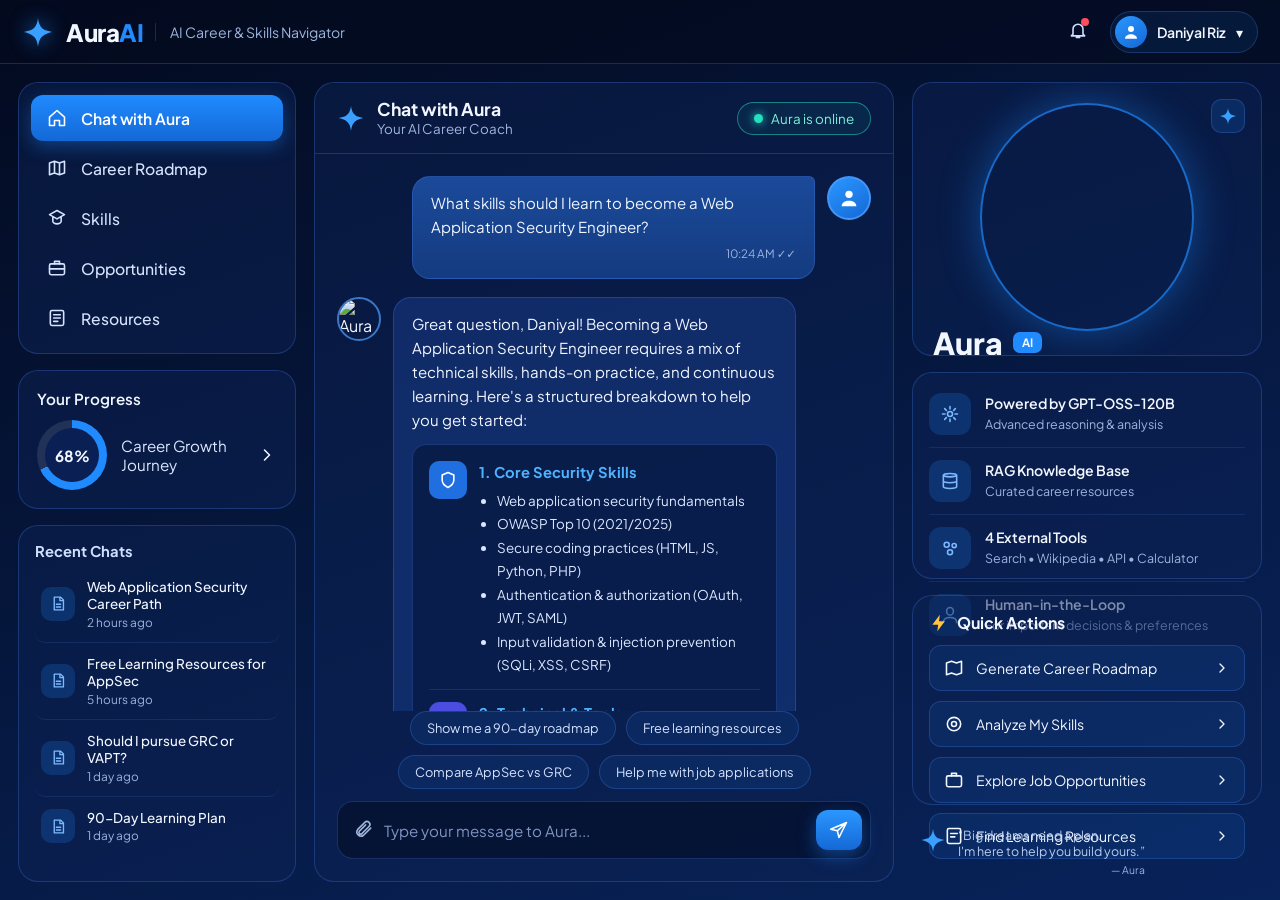
==== dashboard.html @ 3e0fb16a "Add files via upload" ====
<!DOCTYPE html>
<html lang="en">
<head>
<meta charset="utf-8">
<meta name="viewport" content="width=device-width, initial-scale=1">
<title>Chat with Aura | AuraAI</title>
<link href="https://fonts.googleapis.com/css2?family=Plus+Jakarta+Sans:wght@400;500;600;700;800&display=swap" rel="stylesheet">
<style>
:root{--bg0:#030a1f;--bg1:#061a45;--panel:rgba(12,34,84,.5);--solid:#0b2253;--line:rgba(77,140,255,.25);--blue:#1f8bff;--cyan:#22e0c0;--text:#f2f6ff;--muted:#9db4dd;--font:'Plus Jakarta Sans',system-ui,'Segoe UI',Roboto,sans-serif}
*{box-sizing:border-box;margin:0;padding:0}
html,body{height:100%}
body{font-family:var(--font);color:var(--text);background:linear-gradient(160deg,var(--bg0),var(--bg1) 60%,#08235a);display:flex;flex-direction:column;overflow:hidden}
a{color:inherit;text-decoration:none}
button{font-family:inherit;color:inherit}
:focus-visible{outline:2px solid var(--cyan);outline-offset:2px;border-radius:10px}
svg{width:20px;height:20px;flex:none;fill:none;stroke:currentColor;stroke-width:1.9;stroke-linecap:round;stroke-linejoin:round}
.spark{fill:#3aa0ff;stroke:none}

/* Top bar */
.top{height:64px;flex:none;display:flex;align-items:center;justify-content:space-between;padding:0 22px;border-bottom:1px solid var(--line);background:rgba(3,10,31,.7)}
.brand{display:flex;align-items:center;gap:12px}
.brand .spark{width:32px;height:32px;filter:drop-shadow(0 0 10px rgba(31,139,255,.8))}
.brand b{font-size:1.5rem;font-weight:800;letter-spacing:-.02em}.brand b span{color:var(--blue)}
.brand i{font-style:normal;color:var(--muted);font-size:.88rem;padding-left:14px;border-left:1px solid var(--line)}
.tools{display:flex;align-items:center;gap:16px}
.bell{position:relative;background:none;border:0;color:#cfe0ff;cursor:pointer;padding:6px}
.bell::after{content:"";position:absolute;top:4px;right:5px;width:8px;height:8px;border-radius:50%;background:#ff4d5e}
.user{display:flex;align-items:center;gap:10px;background:rgba(31,139,255,.1);border:1px solid var(--line);border-radius:999px;padding:4px 14px 4px 4px;font-weight:600;font-size:.88rem;cursor:pointer}
.av{width:32px;height:32px;border-radius:50%;background:linear-gradient(145deg,#2b97ff,#1468d6);display:grid;place-items:center}
.av svg{width:18px;height:18px}

/* Layout */
.app{flex:1;min-height:0;display:grid;grid-template-columns:278px 1fr 350px;gap:18px;padding:18px}
.panel{background:var(--panel);border:1px solid var(--line);border-radius:20px;min-height:0}
aside.left{display:flex;flex-direction:column;gap:16px;overflow:auto}
.menu{display:grid;gap:4px}
.menu button{display:flex;align-items:center;gap:14px;padding:13px 16px;border:0;border-radius:12px;background:none;color:#d6e3ff;font-size:.98rem;font-weight:500;cursor:pointer;text-align:left;transition:background .2s}
.menu button:hover{background:rgba(31,139,255,.14)}
.menu button.on{background:linear-gradient(180deg,#1f8bff,#1468d6);color:#fff;font-weight:600;box-shadow:0 6px 18px rgba(31,139,255,.35)}
.card{padding:18px}
.card h4{font-size:.95rem;font-weight:600;margin-bottom:12px}
.prog{display:flex;align-items:center;gap:14px;cursor:pointer}
.ring{width:70px;height:70px;border-radius:50%;flex:none;background:conic-gradient(var(--blue) calc(var(--p)*1%),rgba(255,255,255,.1) 0);display:grid;place-items:center}
.ring span{width:54px;height:54px;border-radius:50%;background:#0a2054;display:grid;place-items:center;font-weight:700;font-size:.95rem}
.prog p{flex:1;font-size:.95rem;color:#dbe7ff}
.recent{padding:16px 16px 6px;flex:1;min-height:0;overflow:auto}
.recent h4{font-size:.92rem;color:#cfe0ff;margin-bottom:6px}
.chat-item{display:flex;gap:12px;align-items:center;width:100%;padding:12px 6px;border:0;border-bottom:1px solid rgba(77,140,255,.15);background:none;text-align:left;cursor:pointer;border-radius:10px}
.chat-item:last-child{border:0}
.chat-item:hover{background:rgba(31,139,255,.1)}
.chat-item .ci{width:34px;height:34px;border-radius:10px;background:rgba(31,139,255,.2);display:grid;place-items:center;color:#7db8ff;flex:none}
.chat-item .ci svg{width:17px;height:17px}
.chat-item b{display:block;font-size:.84rem;font-weight:500;line-height:1.3}
.chat-item small{color:var(--muted);font-size:.74rem}

/* Chat */
main.chat{display:flex;flex-direction:column;overflow:hidden}
.c-head{display:flex;justify-content:space-between;align-items:center;padding:16px 22px;border-bottom:1px solid var(--line)}
.c-head div{display:flex;align-items:center;gap:12px}
.c-head .spark{width:28px;height:28px}
.c-head h2{font-size:1.1rem;line-height:1.2}.c-head p{color:var(--muted);font-size:.84rem}
.online{display:flex;align-items:center;gap:8px;padding:7px 16px;border:1px solid rgba(34,224,192,.5);border-radius:999px;color:#7df0d8;font-size:.84rem;background:rgba(34,224,192,.06)}
.online i{width:9px;height:9px;border-radius:50%;background:var(--cyan);box-shadow:0 0 10px var(--cyan)}
.msgs{flex:1;overflow:auto;padding:22px;display:flex;flex-direction:column;gap:18px}
.m{display:flex;gap:12px;max-width:86%}
.m.me{align-self:flex-end;flex-direction:row-reverse}
.m img,.m .av{width:44px;height:44px;border-radius:50%;object-fit:cover;object-position:50% 20%;border:2px solid rgba(80,160,255,.7);flex:none}
.m .av svg{width:22px;height:22px}
.bub{padding:14px 18px;border-radius:18px;background:rgba(20,52,120,.7);border:1px solid var(--line);font-size:.94rem;line-height:1.6}
.m.me .bub{background:linear-gradient(180deg,#1b4a9a,#143b80);border-top-right-radius:6px}
.bub time{display:block;text-align:right;color:var(--muted);font-size:.72rem;margin-top:6px}
.bub p+p{margin-top:8px}
.sec{background:rgba(7,22,60,.65);border:1px solid var(--line);border-radius:14px;padding:16px;margin:12px 0}
.sec section{display:flex;gap:12px;padding:12px 0;border-bottom:1px solid rgba(77,140,255,.18)}
.sec section:first-child{padding-top:0}.sec section:last-of-type{border:0;padding-bottom:4px}
.sec .ic{width:38px;height:38px;border-radius:10px;display:grid;place-items:center;flex:none;color:#fff}
.sec h5{color:#4db3ff;font-size:.92rem;margin-bottom:4px}
.sec ul{padding-left:18px;font-size:.84rem;color:#dbe7ff;line-height:1.75}
.typing{display:flex;gap:5px;padding:6px 2px}
.typing i{width:8px;height:8px;border-radius:50%;background:#7db8ff;animation:b 1s infinite}
.typing i:nth-child(2){animation-delay:.15s}.typing i:nth-child(3){animation-delay:.3s}
@keyframes b{0%,60%,100%{opacity:.3;transform:none}30%{opacity:1;transform:translateY(-4px)}}
.chips{display:flex;gap:10px;flex-wrap:wrap;justify-content:center;padding:0 22px 12px}
.chip{padding:8px 16px;border-radius:999px;border:1px solid var(--line);background:rgba(31,139,255,.1);font-size:.8rem;cursor:pointer;color:#d6e3ff}
.chip:hover{background:rgba(31,139,255,.25)}
.input{display:flex;align-items:center;gap:10px;margin:0 22px 22px;padding:8px 8px 8px 16px;border:1px solid var(--line);border-radius:16px;background:rgba(3,10,31,.55)}
.input:focus-within{border-color:var(--blue);box-shadow:0 0 0 3px rgba(31,139,255,.2)}
.input input{flex:1;background:none;border:0;color:var(--text);font:400 .95rem var(--font);padding:10px 0}
.input input:focus{outline:none}.input input::placeholder{color:#7d94c2}
.clip{background:none;border:0;color:#9db4dd;cursor:pointer}
.send{width:46px;height:40px;border:0;border-radius:12px;background:linear-gradient(180deg,#2b97ff,#1468d6);cursor:pointer;display:grid;place-items:center;box-shadow:0 6px 18px rgba(31,139,255,.4)}

/* Right panel */
aside.right{display:flex;flex-direction:column;gap:16px;overflow:auto;min-height:0}
.aura{position:relative;padding:20px;overflow:hidden}
.aura .pic{width:230px;height:250px;margin:0 auto;position:relative}
.aura .pic::before{content:"";position:absolute;inset:0 8px 22px;border-radius:50%;border:2px solid rgba(31,139,255,.7);box-shadow:0 0 40px rgba(31,139,255,.4)}
.aura img{position:absolute;left:50%;top:0;transform:translateX(-50%);width:210px;height:250px;object-fit:cover;object-position:50% 15%;border-radius:50% 50% 14px 14px;mask-image:linear-gradient(#000 70%,transparent)}
.aura .spark{position:absolute;top:16px;right:16px;width:34px;height:34px;padding:7px;border:1px solid var(--line);border-radius:10px;background:rgba(31,139,255,.15)}
.aura h3{font-size:1.9rem;font-weight:800;margin-top:-30px;position:relative;display:flex;align-items:center;gap:10px}
.aura h3 span{font-size:.72rem;padding:3px 9px;border-radius:7px;background:var(--blue);font-weight:700}
.aura .role{font-size:1.05rem;margin:2px 0 8px;position:relative}
.aura .tag{color:#9cc8ff;font-size:.88rem}.aura .tag u{text-decoration-color:#4aa8ff}
.facts{padding:8px 16px;display:grid}
.fact{display:flex;gap:14px;align-items:center;padding:12px 0;border-bottom:1px solid rgba(77,140,255,.15)}
.fact:last-child{border:0}
.fact .ic{width:42px;height:42px;border-radius:12px;display:grid;place-items:center;background:rgba(31,139,255,.2);color:#7db8ff;flex:none}
.fact b{font-size:.88rem;font-weight:600;display:block}.fact small{color:var(--muted);font-size:.78rem}
.qa{padding:16px}
.qa h4{display:flex;gap:8px;align-items:center;margin-bottom:12px}
.qa h4 svg{color:#ffc542;fill:#ffc542;stroke:none}
.qa button{display:flex;align-items:center;gap:12px;width:100%;padding:12px 14px;margin-bottom:10px;border:1px solid var(--line);border-radius:12px;background:rgba(31,139,255,.1);font-size:.88rem;cursor:pointer;text-align:left}
.qa button:hover{background:rgba(31,139,255,.24)}
.qa button svg:last-child{margin-left:auto;width:16px;height:16px}
.quote{display:flex;gap:12px;padding:6px 8px;font-size:.78rem;color:#b9cdf0}
.quote .spark{width:26px;height:26px}.quote small{display:block;text-align:right;color:var(--muted);margin-top:4px}

@media(max-width:1250px){.app{grid-template-columns:250px 1fr}aside.right{display:none}}
@media(max-width:860px){.app{grid-template-columns:1fr;padding:10px}aside.left{display:none}.brand i{display:none}.user span{display:none}}
@media(prefers-reduced-motion:reduce){*{animation:none!important}}
::-webkit-scrollbar{width:8px}::-webkit-scrollbar-thumb{background:rgba(77,140,255,.3);border-radius:8px}
</style>
</head>
<body>
<svg width="0" height="0" style="position:absolute"><defs>
<symbol id="spark" viewBox="0 0 24 24"><path class="spark" d="M12 1.5c.6 5.2 2.6 8.1 5.6 9.2 1.5.5 3.1.8 5 1.3-4.6 1-7.4 2.6-9 5.4-.7 1.2-1.2 3-1.6 5.6-.4-2.6-.9-4.4-1.6-5.6-1.6-2.8-4.4-4.4-9-5.4 1.9-.5 3.5-.8 5-1.3 3-1.1 5-4 5.6-9.2z"/></symbol>
<symbol id="doc" viewBox="0 0 24 24"><path d="M6 3h9l4 4v14H6zM14 3v5h5M9 13h6M9 17h6"/></symbol>
<symbol id="go" viewBox="0 0 24 24"><path d="m9 6 6 6-6 6"/></symbol>
</defs></svg>

<header class="top">
  <a class="brand" href="index.html"><svg class="spark"><use href="#spark"/></svg><b>Aura<span>AI</span></b><i>AI Career &amp; Skills Navigator</i></a>
  <div class="tools">
    <button class="bell" aria-label="Notifications"><svg viewBox="0 0 24 24"><path d="M6 17V11a6 6 0 1 1 12 0v6l2 2H4zM10 21h4"/></svg></button>
    <div class="user" tabindex="0"><span class="av"><svg viewBox="0 0 24 24"><circle cx="12" cy="8" r="4" fill="#fff" stroke="none"/><path d="M4 21c0-4 4-6 8-6s8 2 8 6" fill="#fff" stroke="none"/></svg></span><span id="uname">Daniyal Riz</span>&#9662;</div>
  </div>
</header>

<div class="app">
  <aside class="left">
    <nav class="panel card menu" style="padding:12px">
      <button class="on"><svg viewBox="0 0 24 24"><path d="M3 11 12 3l9 8v10h-6v-6H9v6H3z"/></svg>Chat with Aura</button>
      <button><svg viewBox="0 0 24 24"><path d="m3 6 6-2 6 2 6-2v14l-6 2-6-2-6 2zM9 4v14M15 6v14"/></svg>Career Roadmap</button>
      <button><svg viewBox="0 0 24 24"><path d="m12 3 9 5-9 5-9-5zM7 11v5c0 1.5 2.2 3 5 3s5-1.500 5-3v-5"/></svg>Skills</button>
      <button><svg viewBox="0 0 24 24"><rect x="3" y="7" width="18" height="13" rx="2"/><path d="M9 7V4h6v3M3 13h18"/></svg>Opportunities</button>
      <button><svg viewBox="0 0 24 24"><rect x="4" y="3" width="16" height="18" rx="2"/><path d="M8 8h8M8 12h8M8 16h5"/></svg>Resources</button>
    </nav>
    <div class="panel card"><h4>Your Progress</h4>
      <div class="prog"><div class="ring" style="--p:68"><span>68%</span></div><p>Career Growth Journey</p><svg viewBox="0 0 24 24"><use href="#go"/></svg></div></div>
    <div class="panel recent"><h4>Recent Chats</h4>
      <button class="chat-item" data-q="Show me the Web Application Security career path"><span class="ci"><svg viewBox="0 0 24 24"><use href="#doc"/></svg></span><span><b>Web Application Security Career Path</b><small>2 hours ago</small></span></button>
      <button class="chat-item" data-q="Free learning resources for AppSec"><span class="ci"><svg viewBox="0 0 24 24"><use href="#doc"/></svg></span><span><b>Free Learning Resources for AppSec</b><small>5 hours ago</small></span></button>
      <button class="chat-item" data-q="Should I pursue GRC or VAPT?"><span class="ci"><svg viewBox="0 0 24 24"><use href="#doc"/></svg></span><span><b>Should I pursue GRC or VAPT?</b><small>1 day ago</small></span></button>
      <button class="chat-item" data-q="Show me a 90-day learning plan"><span class="ci"><svg viewBox="0 0 24 24"><use href="#doc"/></svg></span><span><b>90-Day Learning Plan</b><small>1 day ago</small></span></button>
    </div>
  </aside>

  <main class="panel chat">
    <div class="c-head"><div><svg class="spark"><use href="#spark"/></svg><span><h2>Chat with Aura</h2><p>Your AI Career Coach</p></span></div><span class="online"><i></i>Aura is online</span></div>
    <div class="msgs" id="msgs" aria-live="polite">
      <div class="m me"><div class="av"><svg viewBox="0 0 24 24"><circle cx="12" cy="8" r="4" fill="#fff" stroke="none"/><path d="M4 21c0-4 4-6 8-6s8 2 8 6" fill="#fff" stroke="none"/></svg></div>
        <div class="bub">What skills should I learn to become a Web Application Security Engineer?<time>10:24 AM &#10003;&#10003;</time></div></div>
      <div class="m"><img src="aura_avatar.jpg" alt="Aura">
        <div class="bub"><p>Great question, <span class="un">Daniyal</span>! Becoming a Web Application Security Engineer requires a mix of technical skills, hands-on practice, and continuous learning. Here's a structured breakdown to help you get started:</p>
          <div class="sec">
            <section><span class="ic" style="background:#1f6fe0"><svg viewBox="0 0 24 24"><path d="M12 3 5 6v6c0 4 3 7 7 9 4-2 7-5 7-9V6z"/></svg></span><div><h5>1. Core Security Skills</h5><ul><li>Web application security fundamentals</li><li>OWASP Top 10 (2021/2025)</li><li>Secure coding practices (HTML, JS, Python, PHP)</li><li>Authentication &amp; authorization (OAuth, JWT, SAML)</li><li>Input validation &amp; injection prevention (SQLi, XSS, CSRF)</li></ul></div></section>
            <section><span class="ic" style="background:#4b4de0"><svg viewBox="0 0 24 24"><path d="m5 8 5 4-5 4M12 17h7"/></svg></span><div><h5>2. Technical &amp; Tools</h5><ul><li>Burp Suite (web proxy &amp; scanner)</li><li>OWASP ZAP (open source scanner)</li><li>Nmap (reconnaissance)</li><li>Wireshark (network analysis)</li><li>Fuzzing tools (ffuf, wfuzz)</li></ul></div></section>
            <section><span class="ic" style="background:#2b7ff0"><svg viewBox="0 0 24 24"><path d="M7 18a4 4 0 0 1-.5-8 5.500 5.500 0 0 1 10.700 1A3.500 3.500 0 0 1 17 18z"/></svg></span><div><h5>3. Supporting Knowledge</h5><ul><li>Linux administration</li><li>Networking (TCP/IP, DNS, HTTP/HTTPS)</li><li>Cloud security basics (AWS/Azure)</li><li>Secure SDLC &amp; DevSecOps</li></ul></div></section>
            <section><span class="ic" style="background:#7a4cf0"><svg viewBox="0 0 24 24"><path d="m4 17 6-6 4 4 6-7M15 8h5v5"/></svg></span><div><h5>4. Career Growth &amp; Resources</h5><ul><li>Build a portfolio (bug bounty, CTFs, personal projects)</li><li>Get practical experience (labs, range, internships)</li><li>Certifications (CEH, OSCP, eJPT, or vendor certs)</li><li>Stay updated (labs, blogs, security communities)</li></ul></div></section>
          </div>
          <p>Would you like me to create a personalized 90-day learning roadmap with free resources and practical labs based on your current experience?</p><time>10:24 AM</time></div></div>
    </div>
    <div class="chips" id="chips">
      <button class="chip">Show me a 90-day roadmap</button><button class="chip">Free learning resources</button><button class="chip">Compare AppSec vs GRC</button><button class="chip">Help me with job applications</button>
    </div>
    <form class="input" id="form" autocomplete="off">
      <button type="button" class="clip" aria-label="Attach file"><svg viewBox="0 0 24 24"><path d="m20 11-8.500 8.500a5 5 0 0 1-7-7L13 4a3.500 3.500 0 0 1 5 5l-8.500 8.500a2 2 0 0 1-3-3L14 7"/></svg></button>
      <input id="box" placeholder="Type your message to Aura..." aria-label="Message to Aura">
      <button class="send" aria-label="Send"><svg viewBox="0 0 24 24" style="stroke:#fff"><path d="m21 3-9 18-2-8-8-2zM10 13l11-10"/></svg></button>
    </form>
  </main>

  <aside class="right">
    <div class="panel aura">
      <svg class="spark"><use href="#spark"/></svg>
      <div class="pic"><img src="aura_avatar.jpg" alt="Aura"></div>
      <h3>Aura <span>AI</span></h3><p class="role">Your Career Coach &amp; Guide</p>
      <p class="tag"><u>Smart guidance.</u> Better decisions. A brighter future.</p>
    </div>
    <div class="panel facts">
      <div class="fact"><span class="ic"><svg viewBox="0 0 24 24"><circle cx="12" cy="12" r="3"/><path d="M12 3v3M12 18v3M3 12h3M18 12h3M5.600 5.600l2 2M16.400 16.400l2 2M18.400 5.600l-2 2M7.600 16.400l-2 2"/></svg></span><div><b>Powered by GPT-OSS-120B</b><small>Advanced reasoning &amp; analysis</small></div></div>
      <div class="fact"><span class="ic"><svg viewBox="0 0 24 24"><path d="M4 5c0-1 3.500-2 8-2s8 1 8 2-3.500 2-8 2-8-1-8-2zM4 5v14c0 1 3.500 2 8 2s8-1 8-2V5M4 12c0 1 3.500 2 8 2s8-1 8-2"/></svg></span><div><b>RAG Knowledge Base</b><small>Curated career resources</small></div></div>
      <div class="fact"><span class="ic"><svg viewBox="0 0 24 24"><circle cx="8" cy="8" r="3"/><circle cx="17" cy="9" r="2.500"/><circle cx="12" cy="17" r="3"/></svg></span><div><b>4 External Tools</b><small>Search &bull; Wikipedia &bull; API &bull; Calculator</small></div></div>
      <div class="fact"><span class="ic"><svg viewBox="0 0 24 24"><path d="M12 3a4 4 0 0 1 4 4v1a4 4 0 0 1-8 0V7a4 4 0 0 1 4-4zM4 21c0-4 3.500-6 8-6s8 2 8 6"/></svg></span><div><b>Human-in-the-Loop</b><small>For important decisions &amp; preferences</small></div></div>
    </div>
    <div class="panel qa"><h4><svg viewBox="0 0 24 24"><path d="M13 2 4 14h7l-1 8 9-12h-7z"/></svg>Quick Actions</h4>
      <button data-q="Generate my career roadmap"><svg viewBox="0 0 24 24"><path d="m3 6 6-2 6 2 6-2v14l-6 2-6-2-6 2z"/></svg>Generate Career Roadmap<svg viewBox="0 0 24 24"><use href="#go"/></svg></button>
      <button data-q="Analyze my skills"><svg viewBox="0 0 24 24"><circle cx="12" cy="12" r="8"/><circle cx="12" cy="12" r="3"/></svg>Analyze My Skills<svg viewBox="0 0 24 24"><use href="#go"/></svg></button>
      <button data-q="Explore job opportunities"><svg viewBox="0 0 24 24"><rect x="3" y="7" width="18" height="13" rx="2"/><path d="M9 7V4h6v3"/></svg>Explore Job Opportunities<svg viewBox="0 0 24 24"><use href="#go"/></svg></button>
      <button data-q="Find free learning resources" style="margin:0"><svg viewBox="0 0 24 24"><rect x="4" y="3" width="16" height="18" rx="2"/><path d="M8 9h8M8 13h5"/></svg>Find Learning Resources<svg viewBox="0 0 24 24"><use href="#go"/></svg></button>
    </div>
    <div class="quote"><svg class="spark"><use href="#spark"/></svg><div>&ldquo;Big dreams need a plan.<br>I'm here to help you build yours.&rdquo;<small>&mdash; Aura</small></div></div>
  </aside>
</div>

<script>
const USER = 'Daniyal Riz';              // TODO: read from Firebase Auth (displayName)
document.getElementById('uname').textContent = USER;
document.querySelectorAll('.un').forEach(e => e.textContent = USER.split(' ')[0]);

const msgs = document.getElementById('msgs'), box = document.getElementById('box');
const time = () => new Date().toLocaleTimeString([], {hour:'numeric', minute:'2-digit'});
const esc = s => s.replace(/[&<>"]/g, c => ({'&':'&amp;','<':'&lt;','>':'&gt;','"':'&quot;'}[c]));

function add(role, html) {
  const d = document.createElement('div');
  d.className = 'm' + (role === 'me' ? ' me' : '');
  d.innerHTML = (role === 'me'
    ? '<div class="av"><svg viewBox="0 0 24 24"><circle cx="12" cy="8" r="4" fill="#fff" stroke="none"/><path d="M4 21c0-4 4-6 8-6s8 2 8 6" fill="#fff" stroke="none"/></svg></div>'
    : '<img src="aura_avatar.jpg" alt="Aura">') + '<div class="bub">' + html + '</div>';
  msgs.appendChild(d); msgs.scrollTop = msgs.scrollHeight; return d;
}

// Placeholder replies: replace reply() with a call to your CrewAI/Groq backend
function reply(q) {
  const t = q.toLowerCase();
  if (t.includes('roadmap') || t.includes('90')) return 'Here is a starting 90-day outline: <b>Days 1-30</b> web fundamentals and OWASP Top 10, <b>Days 31-60</b> Burp Suite and hands-on labs, <b>Days 61-90</b> a portfolio project and a bug bounty or CTF. Which free resources should I attach to each phase?';
  if (t.includes('grc') || t.includes('compare')) return 'VAPT is hands-on and technical (testing and exploiting systems). GRC is policy, risk and compliance work. Do you prefer building and breaking things, or writing policy and auditing? That decides the better fit.';
  if (t.includes('free') || t.includes('resource')) return 'Good free starting points: PortSwigger Web Security Academy, OWASP WebGoat and Juice Shop, TryHackMe free rooms. Want me to match them to your current level?';
  if (t.includes('skill')) return 'To analyze your skills I need to know what you already have. Tell me your top three skills and your target role.';
  if (t.includes('job') || t.includes('opportunit')) return 'I can look up current openings. Which role and location should I search for?';
  return 'Thanks for sharing that. Tell me a bit more about your goal and current experience so I can tailor my advice.';
}

function send(q) {
  q = q.trim(); if (!q) return;
  add('me', esc(q) + '<time>' + time() + ' &#10003;&#10003;</time>');
  const typing = add('aura', '<div class="typing"><i></i><i></i><i></i></div>');
  setTimeout(() => {
    typing.querySelector('.bub').innerHTML = '<p>' + reply(q) + '</p><time>' + time() + '</time>';
    msgs.scrollTop = msgs.scrollHeight;
  }, 900);
}

document.getElementById('form').addEventListener('submit', e => { e.preventDefault(); send(box.value); box.value = ''; });
document.querySelectorAll('.chip').forEach(c => c.addEventListener('click', () => send(c.textContent)));
document.querySelectorAll('[data-q]').forEach(b => b.addEventListener('click', () => send(b.dataset.q)));

// Sidebar: highlight selected item (pages for the other items come later)
document.querySelectorAll('.menu button').forEach(b => b.addEventListener('click', () => {
  document.querySelectorAll('.menu button').forEach(x => x.classList.remove('on'));
  b.classList.add('on');
}));
msgs.scrollTop = 0;
</script>
</body>
</html>
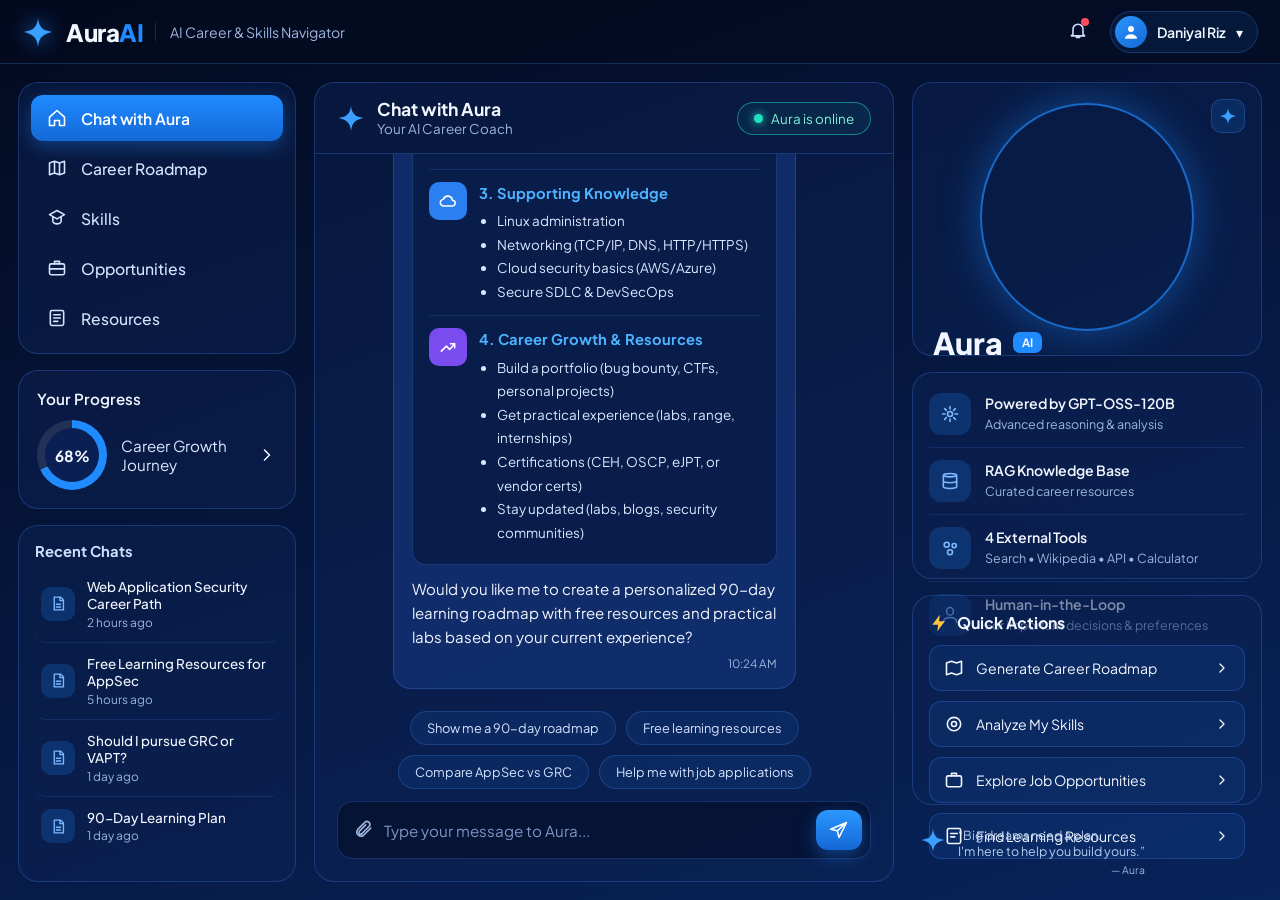
==== commit aa4efa38: "Refactor user name handling and message sending" ====
--- a/dashboard.html
+++ b/dashboard.html
@@ -204,54 +204,84 @@
 </div>
 
 <script>
-const USER = 'Daniyal Riz';              // TODO: read from Firebase Auth (displayName)
-document.getElementById('uname').textContent = USER;
-document.querySelectorAll('.un').forEach(e => e.textContent = USER.split(' ')[0]);
-
-const msgs = document.getElementById('msgs'), box = document.getElementById('box');
-const time = () => new Date().toLocaleTimeString([], {hour:'numeric', minute:'2-digit'});
-const esc = s => s.replace(/[&<>"]/g, c => ({'&':'&amp;','<':'&lt;','>':'&gt;','"':'&quot;'}[c]));
+const USER = 'Daniyal Riz';
+const userName = document.getElementById('uname');
+if (userName) userName.textContent = USER;
+document.querySelectorAll('.un').forEach((el) => {
+  el.textContent = USER.split(' ')[0];
+});
+
+const msgs = document.getElementById('msgs');
+const box = document.getElementById('box');
+
+const time = () => new Date().toLocaleTimeString([], {
+  hour: 'numeric',
+  minute: '2-digit',
+});
+
+const esc = (s) =>
+  s.replace(/[&<>"]/g, (c) => ({
+    '&': '&amp;',
+    '<': '&lt;',
+    '>': '&gt;',
+    '"': '&quot;',
+  }[c]));
 
 function add(role, html) {
   const d = document.createElement('div');
   d.className = 'm' + (role === 'me' ? ' me' : '');
-  d.innerHTML = (role === 'me'
-    ? '<div class="av"><svg viewBox="0 0 24 24"><circle cx="12" cy="8" r="4" fill="#fff" stroke="none"/><path d="M4 21c0-4 4-6 8-6s8 2 8 6" fill="#fff" stroke="none"/></svg></div>'
-    : '<img src="aura_avatar.jpg" alt="Aura">') + '<div class="bub">' + html + '</div>';
-  msgs.appendChild(d); msgs.scrollTop = msgs.scrollHeight; return d;
+
+  d.innerHTML =
+    (role === 'me'
+      ? '<div class="av"><svg viewBox="0 0 24 24"><circle cx="12" cy="8" r="4" fill="#fff" stroke="none"/><path d="M4 21c0-4 4-6 8-6s8 2 8 6" fill="#fff" stroke="none"/></svg></div>'
+      : '<img src="aura_avatar.jpg" alt="Aura">') +
+    '<div class="bub">' + html + '</div>';
+
+  msgs.appendChild(d);
+  msgs.scrollTop = msgs.scrollHeight;
+  return d;
 }
 
-// Placeholder replies: replace reply() with a call to your CrewAI/Groq backend
-function reply(q) {
-  const t = q.toLowerCase();
-  if (t.includes('roadmap') || t.includes('90')) return 'Here is a starting 90-day outline: <b>Days 1-30</b> web fundamentals and OWASP Top 10, <b>Days 31-60</b> Burp Suite and hands-on labs, <b>Days 61-90</b> a portfolio project and a bug bounty or CTF. Which free resources should I attach to each phase?';
-  if (t.includes('grc') || t.includes('compare')) return 'VAPT is hands-on and technical (testing and exploiting systems). GRC is policy, risk and compliance work. Do you prefer building and breaking things, or writing policy and auditing? That decides the better fit.';
-  if (t.includes('free') || t.includes('resource')) return 'Good free starting points: PortSwigger Web Security Academy, OWASP WebGoat and Juice Shop, TryHackMe free rooms. Want me to match them to your current level?';
-  if (t.includes('skill')) return 'To analyze your skills I need to know what you already have. Tell me your top three skills and your target role.';
-  if (t.includes('job') || t.includes('opportunit')) return 'I can look up current openings. Which role and location should I search for?';
-  return 'Thanks for sharing that. Tell me a bit more about your goal and current experience so I can tailor my advice.';
+function send(q) {
+  q = q.trim();
+  if (!q) return;
+
+  add('me', esc(q) + '<time>' + time() + ' &#10003;&#10003;</time>');
+
+  if (typeof window.__auraSubmitChat === 'function') {
+    window.__auraSubmitChat(q);
+  } else {
+    add(
+      'aura',
+      '<p>Chat is still connecting to the Aura backend. Please try again.</p><time>' +
+        time() +
+        '</time>'
+    );
+  }
 }
 
-function send(q) {
-  q = q.trim(); if (!q) return;
-  add('me', esc(q) + '<time>' + time() + ' &#10003;&#10003;</time>');
-  const typing = add('aura', '<div class="typing"><i></i><i></i><i></i></div>');
-  setTimeout(() => {
-    typing.querySelector('.bub').innerHTML = '<p>' + reply(q) + '</p><time>' + time() + '</time>';
-    msgs.scrollTop = msgs.scrollHeight;
-  }, 900);
-}
-
-document.getElementById('form').addEventListener('submit', e => { e.preventDefault(); send(box.value); box.value = ''; });
-document.querySelectorAll('.chip').forEach(c => c.addEventListener('click', () => send(c.textContent)));
-document.querySelectorAll('[data-q]').forEach(b => b.addEventListener('click', () => send(b.dataset.q)));
-
-// Sidebar: highlight selected item (pages for the other items come later)
-document.querySelectorAll('.menu button').forEach(b => b.addEventListener('click', () => {
-  document.querySelectorAll('.menu button').forEach(x => x.classList.remove('on'));
-  b.classList.add('on');
-}));
-msgs.scrollTop = 0;
+document.getElementById('form').addEventListener('submit', (e) => {
+  e.preventDefault();
+  send(box.value);
+  box.value = '';
+});
+
+document.querySelectorAll('.chip').forEach((c) =>
+  c.addEventListener('click', () => send(c.textContent))
+);
+
+document.querySelectorAll('[data-q]').forEach((b) =>
+  b.addEventListener('click', () => send(b.dataset.q))
+);
+
+document.querySelectorAll('.menu button').forEach((b) => {
+  b.addEventListener('click', () => {
+    document.querySelectorAll('.menu button').forEach((x) => x.classList.remove('on'));
+    b.classList.add('on');
+  });
+});
+
+msgs.scrollTop = msgs.scrollHeight;
 </script>
 </body>
 </html>
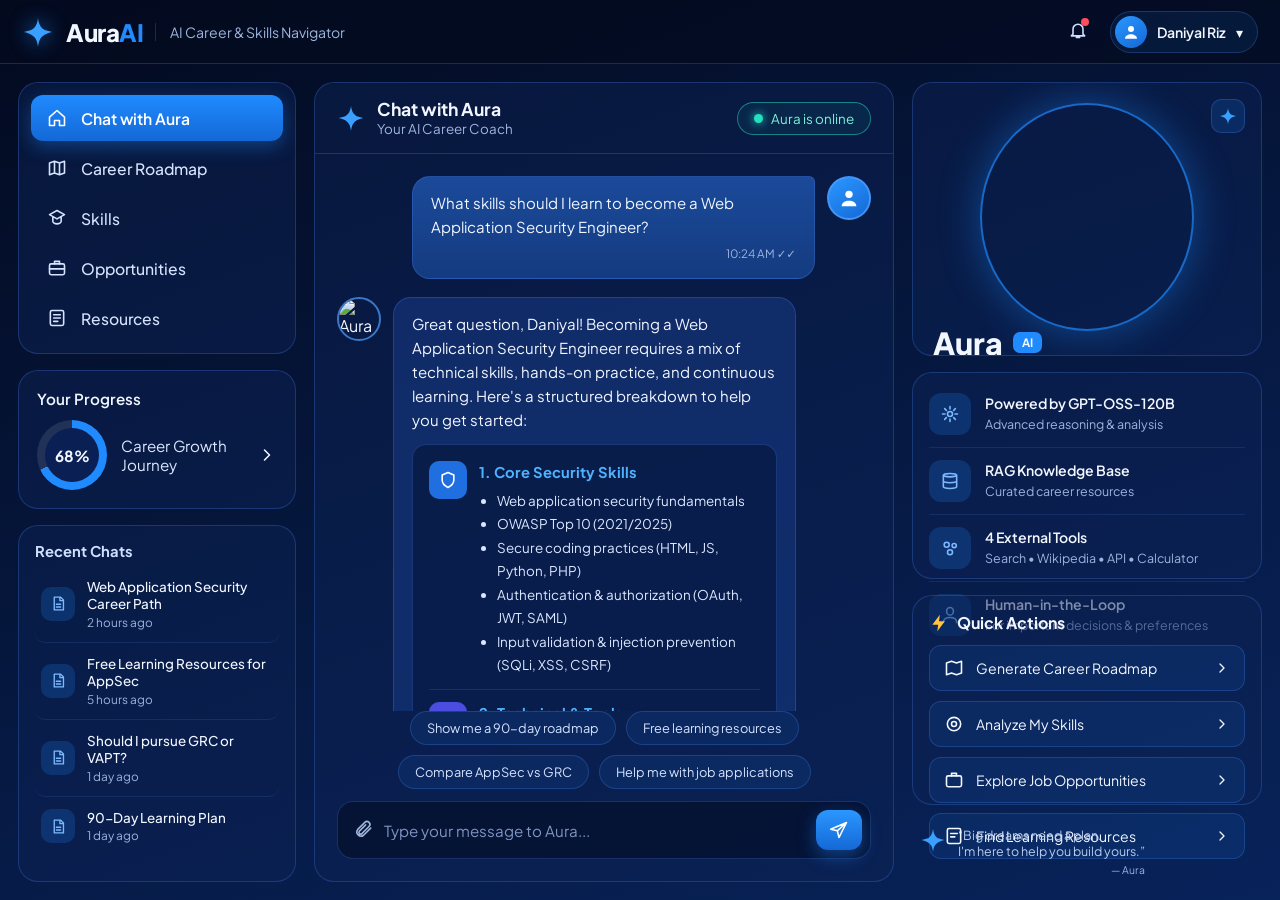
==== commit bd795b69: "HTML update" ====
--- a/dashboard.html
+++ b/dashboard.html
@@ -204,84 +204,54 @@
 </div>
 
 <script>
-const USER = 'Daniyal Riz';
-const userName = document.getElementById('uname');
-if (userName) userName.textContent = USER;
-document.querySelectorAll('.un').forEach((el) => {
-  el.textContent = USER.split(' ')[0];
-});
-
-const msgs = document.getElementById('msgs');
-const box = document.getElementById('box');
-
-const time = () => new Date().toLocaleTimeString([], {
-  hour: 'numeric',
-  minute: '2-digit',
-});
-
-const esc = (s) =>
-  s.replace(/[&<>"]/g, (c) => ({
-    '&': '&amp;',
-    '<': '&lt;',
-    '>': '&gt;',
-    '"': '&quot;',
-  }[c]));
+const USER = 'Daniyal Riz';              // TODO: read from Firebase Auth (displayName)
+document.getElementById('uname').textContent = USER;
+document.querySelectorAll('.un').forEach(e => e.textContent = USER.split(' ')[0]);
+
+const msgs = document.getElementById('msgs'), box = document.getElementById('box');
+const time = () => new Date().toLocaleTimeString([], {hour:'numeric', minute:'2-digit'});
+const esc = s => s.replace(/[&<>"]/g, c => ({'&':'&amp;','<':'&lt;','>':'&gt;','"':'&quot;'}[c]));
 
 function add(role, html) {
   const d = document.createElement('div');
   d.className = 'm' + (role === 'me' ? ' me' : '');
-
-  d.innerHTML =
-    (role === 'me'
-      ? '<div class="av"><svg viewBox="0 0 24 24"><circle cx="12" cy="8" r="4" fill="#fff" stroke="none"/><path d="M4 21c0-4 4-6 8-6s8 2 8 6" fill="#fff" stroke="none"/></svg></div>'
-      : '<img src="aura_avatar.jpg" alt="Aura">') +
-    '<div class="bub">' + html + '</div>';
-
-  msgs.appendChild(d);
-  msgs.scrollTop = msgs.scrollHeight;
-  return d;
+  d.innerHTML = (role === 'me'
+    ? '<div class="av"><svg viewBox="0 0 24 24"><circle cx="12" cy="8" r="4" fill="#fff" stroke="none"/><path d="M4 21c0-4 4-6 8-6s8 2 8 6" fill="#fff" stroke="none"/></svg></div>'
+    : '<img src="aura_avatar.jpg" alt="Aura">') + '<div class="bub">' + html + '</div>';
+  msgs.appendChild(d); msgs.scrollTop = msgs.scrollHeight; return d;
 }
 
+// Placeholder replies: replace reply() with a call to your CrewAI/Groq backend
+function reply(q) {
+  const t = q.toLowerCase();
+  if (t.includes('roadmap') || t.includes('90')) return 'Here is a starting 90-day outline: <b>Days 1-30</b> web fundamentals and OWASP Top 10, <b>Days 31-60</b> Burp Suite and hands-on labs, <b>Days 61-90</b> a portfolio project and a bug bounty or CTF. Which free resources should I attach to each phase?';
+  if (t.includes('grc') || t.includes('compare')) return 'VAPT is hands-on and technical (testing and exploiting systems). GRC is policy, risk and compliance work. Do you prefer building and breaking things, or writing policy and auditing? That decides the better fit.';
+  if (t.includes('free') || t.includes('resource')) return 'Good free starting points: PortSwigger Web Security Academy, OWASP WebGoat and Juice Shop, TryHackMe free rooms. Want me to match them to your current level?';
+  if (t.includes('skill')) return 'To analyze your skills I need to know what you already have. Tell me your top three skills and your target role.';
+  if (t.includes('job') || t.includes('opportunit')) return 'I can look up current openings. Which role and location should I search for?';
+  return 'Thanks for sharing that. Tell me a bit more about your goal and current experience so I can tailor my advice.';
+}
+
 function send(q) {
-  q = q.trim();
-  if (!q) return;
-
+  q = q.trim(); if (!q) return;
   add('me', esc(q) + '<time>' + time() + ' &#10003;&#10003;</time>');
-
-  if (typeof window.__auraSubmitChat === 'function') {
-    window.__auraSubmitChat(q);
-  } else {
-    add(
-      'aura',
-      '<p>Chat is still connecting to the Aura backend. Please try again.</p><time>' +
-        time() +
-        '</time>'
-    );
-  }
+  const typing = add('aura', '<div class="typing"><i></i><i></i><i></i></div>');
+  setTimeout(() => {
+    typing.querySelector('.bub').innerHTML = '<p>' + reply(q) + '</p><time>' + time() + '</time>';
+    msgs.scrollTop = msgs.scrollHeight;
+  }, 900);
 }
 
-document.getElementById('form').addEventListener('submit', (e) => {
-  e.preventDefault();
-  send(box.value);
-  box.value = '';
-});
-
-document.querySelectorAll('.chip').forEach((c) =>
-  c.addEventListener('click', () => send(c.textContent))
-);
-
-document.querySelectorAll('[data-q]').forEach((b) =>
-  b.addEventListener('click', () => send(b.dataset.q))
-);
-
-document.querySelectorAll('.menu button').forEach((b) => {
-  b.addEventListener('click', () => {
-    document.querySelectorAll('.menu button').forEach((x) => x.classList.remove('on'));
-    b.classList.add('on');
-  });
-});
-
-msgs.scrollTop = msgs.scrollHeight;
+document.getElementById('form').addEventListener('submit', e => { e.preventDefault(); send(box.value); box.value = ''; });
+document.querySelectorAll('.chip').forEach(c => c.addEventListener('click', () => send(c.textContent)));
+document.querySelectorAll('[data-q]').forEach(b => b.addEventListener('click', () => send(b.dataset.q)));
+
+// Sidebar: highlight selected item (pages for the other items come later)
+document.querySelectorAll('.menu button').forEach(b => b.addEventListener('click', () => {
+  document.querySelectorAll('.menu button').forEach(x => x.classList.remove('on'));
+  b.classList.add('on');
+}));
+msgs.scrollTop = 0;
 </script>
 </body>
 </html>
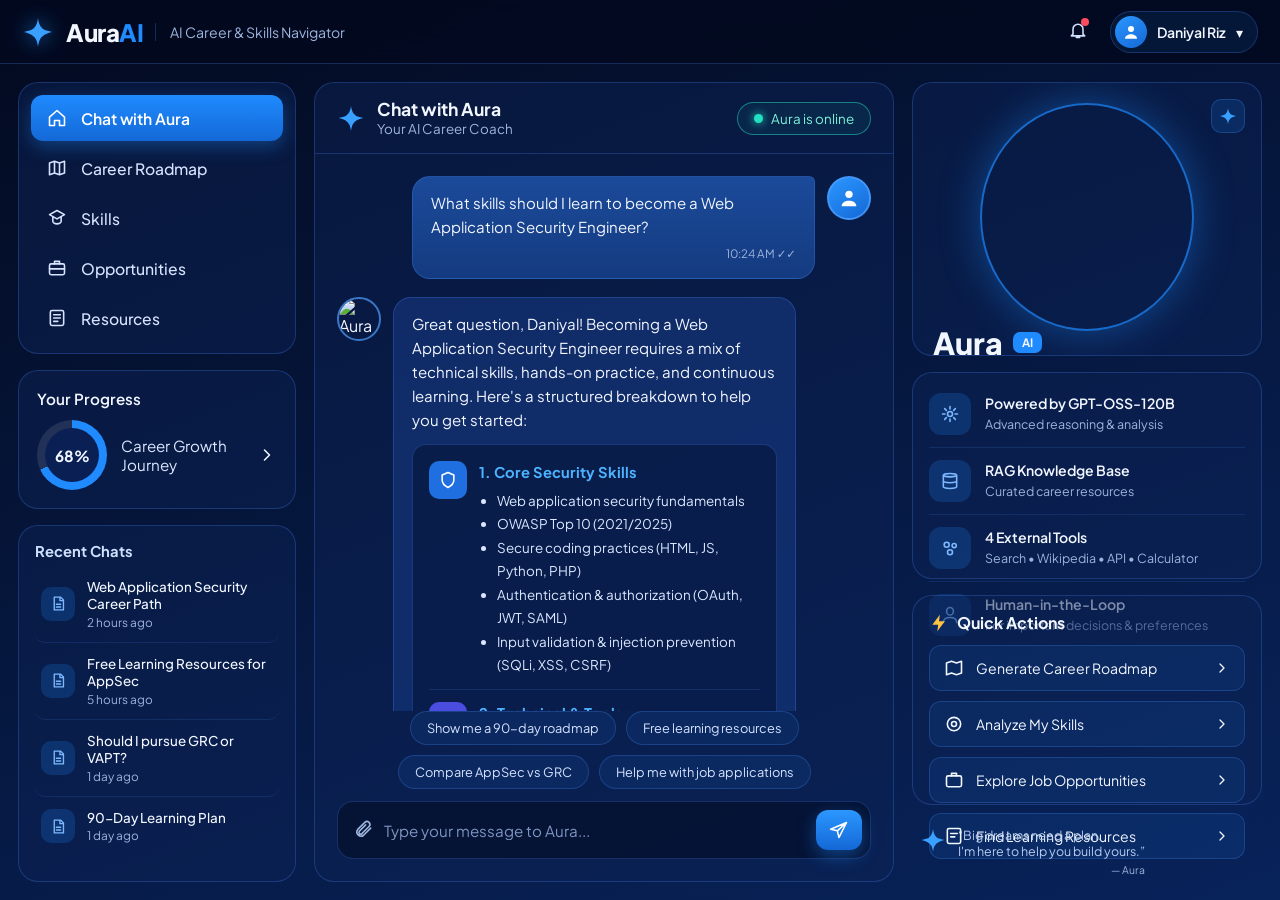
==== commit fe9435cb: "the Testing Phase" ====
--- a/dashboard.html
+++ b/dashboard.html
@@ -17,7 +17,7 @@
 .spark{fill:#3aa0ff;stroke:none}
 
 /* Top bar */
-.top{height:64px;flex:none;display:flex;align-items:center;justify-content:space-between;padding:0 22px;border-bottom:1px solid var(--line);background:rgba(3,10,31,.7)}
+.top{position:fixed;top:0;left:0;right:0;z-index:100;height:64px;display:flex;align-items:center;justify-content:space-between;padding:0 22px;border-bottom:1px solid var(--line);background:rgba(3,10,31,.88);backdrop-filter:blur(14px)}
 .brand{display:flex;align-items:center;gap:12px}
 .brand .spark{width:32px;height:32px;filter:drop-shadow(0 0 10px rgba(31,139,255,.8))}
 .brand b{font-size:1.5rem;font-weight:800;letter-spacing:-.02em}.brand b span{color:var(--blue)}
@@ -30,7 +30,7 @@
 .av svg{width:18px;height:18px}
 
 /* Layout */
-.app{flex:1;min-height:0;display:grid;grid-template-columns:278px 1fr 350px;gap:18px;padding:18px}
+.app{position:absolute;top:64px;left:0;right:0;bottom:0;display:grid;grid-template-columns:278px 1fr 350px;gap:18px;padding:18px;min-height:0}
 .panel{background:var(--panel);border:1px solid var(--line);border-radius:20px;min-height:0}
 aside.left{display:flex;flex-direction:column;gap:16px;overflow:auto}
 .menu{display:grid;gap:4px}
@@ -115,8 +115,49 @@
 .quote{display:flex;gap:12px;padding:6px 8px;font-size:.78rem;color:#b9cdf0}
 .quote .spark{width:26px;height:26px}.quote small{display:block;text-align:right;color:var(--muted);margin-top:4px}
 
+
+/* Fixed desktop header + mobile navigation */
+.mobile-nav-toggle{display:none;width:40px;height:40px;border:1px solid var(--line);border-radius:10px;background:rgba(31,139,255,.10);color:#dceaff;font-size:1.2rem;cursor:pointer;align-items:center;justify-content:center}
+.mobile-drawer,.mobile-drawer-backdrop{display:none}
+@media(max-width:860px){
+  body{overflow:hidden}
+  .top{height:60px;padding:0 12px}
+  .top .brand{gap:8px}.top .brand .spark{width:28px;height:28px}.top .brand b{font-size:1.28rem}
+  .top .brand i{display:none}
+  .mobile-nav-toggle{display:flex;order:-1}
+  .tools{gap:6px}.bell{padding:6px}.user{padding:3px 8px 3px 3px}.user span:nth-child(2){display:none}
+  .app{top:60px;padding:8px;display:block}
+  main.chat{height:calc(100vh - 68px);width:100%;border-radius:16px}
+  .c-head{padding:12px 14px}.c-head h2{font-size:1rem}.c-head p{font-size:.75rem}
+  .online{padding:5px 9px;font-size:.72rem}
+  .msgs{padding:14px 10px;gap:12px}
+  .m{max-width:92%;gap:8px}.m img,.m .av{width:34px;height:34px}
+  .bub{padding:11px 13px;font-size:.86rem;line-height:1.5;border-radius:15px}
+  .sec{padding:11px;margin:9px 0}.sec section{gap:8px;padding:9px 0}.sec ul{font-size:.78rem;line-height:1.55}
+  .chips{justify-content:flex-start;overflow-x:auto;flex-wrap:nowrap;padding:0 10px 8px}
+  .chip{white-space:nowrap;padding:7px 11px;font-size:.74rem}
+  .input{margin:0 10px 10px;padding:6px 6px 6px 11px;border-radius:13px}
+  .input input{font-size:.85rem;min-width:0}
+  .send{width:40px;height:36px}
+  .mobile-drawer{display:block;position:fixed;top:60px;left:0;bottom:0;width:min(310px,86vw);z-index:130;background:linear-gradient(180deg,#061a45,#030a1f);border-right:1px solid var(--line);box-shadow:20px 0 50px rgba(0,0,0,.45);transform:translateX(-105%);transition:transform .22s ease;padding:14px}
+  .mobile-drawer.open{transform:translateX(0)}
+  .mobile-drawer-backdrop{display:block;position:fixed;inset:60px 0 0;z-index:120;background:rgba(0,0,0,.48);opacity:0;pointer-events:none;transition:opacity .22s ease}
+  .mobile-drawer-backdrop.open{opacity:1;pointer-events:auto}
+  .mobile-drawer-head{display:flex;align-items:center;justify-content:space-between;padding:8px 4px 18px;border-bottom:1px solid var(--line);margin-bottom:10px}
+  .mobile-drawer-head b{font-size:1.25rem}.mobile-drawer-head button{background:none;border:0;color:#dbe7ff;font-size:1.7rem;cursor:pointer}
+  .mobile-menu{display:grid;gap:5px}
+  .mobile-menu button{display:flex;align-items:center;gap:12px;width:100%;border:0;border-radius:12px;background:none;color:#d6e3ff;padding:13px 12px;text-align:left;font:500 .92rem var(--font)}
+  .mobile-menu button.on{background:linear-gradient(180deg,#1f8bff,#1468d6);color:#fff;font-weight:700}
+  .mobile-menu button span{width:22px;text-align:center}
+  .mobile-progress{margin-top:18px;padding:14px;border:1px solid var(--line);border-radius:14px;background:rgba(12,34,84,.45)}
+  .mobile-progress>b{display:block;font-size:.86rem;margin-bottom:10px}.mobile-progress div{height:8px;border-radius:99px;background:rgba(255,255,255,.1);overflow:hidden}.mobile-progress div span{display:block;height:100%;border-radius:99px;background:var(--blue)}.mobile-progress small{display:block;color:var(--muted);margin-top:8px;font-size:.72rem}
+}
+@media(min-width:861px){
+  .mobile-nav-toggle,.mobile-drawer,.mobile-drawer-backdrop{display:none!important}
+}
+
 @media(max-width:1250px){.app{grid-template-columns:250px 1fr}aside.right{display:none}}
-@media(max-width:860px){.app{grid-template-columns:1fr;padding:10px}aside.left{display:none}.brand i{display:none}.user span{display:none}}
+@media(max-width:860px){.app{grid-template-columns:1fr;padding:8px}aside.left{display:none}.brand i{display:none}.user span{display:none}}
 @media(prefers-reduced-motion:reduce){*{animation:none!important}}
 ::-webkit-scrollbar{width:8px}::-webkit-scrollbar-thumb{background:rgba(77,140,255,.3);border-radius:8px}
 </style>
@@ -130,11 +171,25 @@
 
 <header class="top">
   <a class="brand" href="index.html"><svg class="spark"><use href="#spark"/></svg><b>Aura<span>AI</span></b><i>AI Career &amp; Skills Navigator</i></a>
+  <button class="mobile-nav-toggle" id="mobileNavToggle" aria-label="Open dashboard menu" aria-expanded="false">☰</button>
   <div class="tools">
     <button class="bell" aria-label="Notifications"><svg viewBox="0 0 24 24"><path d="M6 17V11a6 6 0 1 1 12 0v6l2 2H4zM10 21h4"/></svg></button>
     <div class="user" tabindex="0"><span class="av"><svg viewBox="0 0 24 24"><circle cx="12" cy="8" r="4" fill="#fff" stroke="none"/><path d="M4 21c0-4 4-6 8-6s8 2 8 6" fill="#fff" stroke="none"/></svg></span><span id="uname">Daniyal Riz</span>&#9662;</div>
   </div>
 </header>
+
+<div class="mobile-drawer-backdrop" id="mobileBackdrop"></div>
+<aside class="mobile-drawer" id="mobileDrawer" aria-hidden="true">
+  <div class="mobile-drawer-head"><b>AuraAI</b><button id="mobileNavClose" aria-label="Close menu">×</button></div>
+  <nav class="mobile-menu">
+    <button class="on"><span>⌂</span>Chat with Aura</button>
+    <button><span>◈</span>Career Roadmap</button>
+    <button><span>◇</span>Skills</button>
+    <button><span>▣</span>Opportunities</button>
+    <button><span>▤</span>Resources</button>
+  </nav>
+  <div class="mobile-progress"><b>Your Progress</b><div><span style="width:68%"></span></div><small>68% · Career Growth Journey</small></div>
+</aside>
 
 <div class="app">
   <aside class="left">
@@ -251,6 +306,25 @@
   document.querySelectorAll('.menu button').forEach(x => x.classList.remove('on'));
   b.classList.add('on');
 }));
+const mobileDrawer = document.getElementById('mobileDrawer');
+const mobileBackdrop = document.getElementById('mobileBackdrop');
+const mobileToggle = document.getElementById('mobileNavToggle');
+const mobileClose = document.getElementById('mobileNavClose');
+function setMobileDrawer(open){
+  mobileDrawer.classList.toggle('open', open);
+  mobileBackdrop.classList.toggle('open', open);
+  mobileDrawer.setAttribute('aria-hidden', String(!open));
+  mobileToggle.setAttribute('aria-expanded', String(open));
+}
+mobileToggle.addEventListener('click', () => setMobileDrawer(true));
+mobileClose.addEventListener('click', () => setMobileDrawer(false));
+mobileBackdrop.addEventListener('click', () => setMobileDrawer(false));
+document.querySelectorAll('.mobile-menu button').forEach(b => b.addEventListener('click', () => {
+  document.querySelectorAll('.mobile-menu button').forEach(x => x.classList.remove('on'));
+  b.classList.add('on');
+  setMobileDrawer(false);
+}));
+
 msgs.scrollTop = 0;
 </script>
 </body>
